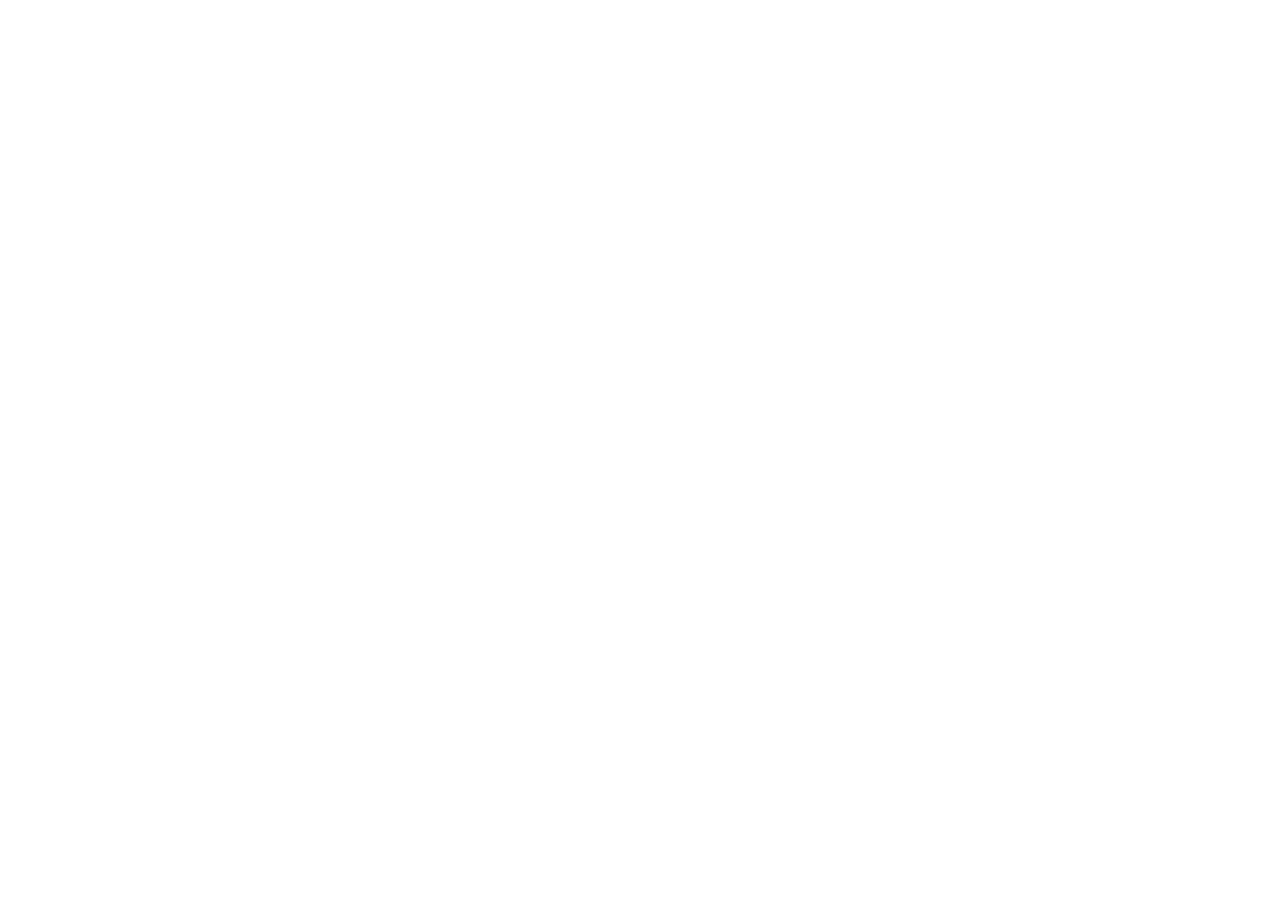
==== index.html @ 97b6d05f "Initial commit" ====
<!DOCTYPE html>
<html lang="en">
<head>
  <meta charset="UTF-8">
  <meta http-equiv="X-UA-Compatible" content="IE=edge">
  <meta name="viewport" content="width=device-width, initial-scale=1.0">
  <title>Name of Project</title>

  <!-- STYLES  -->
  <link rel="stylesheet" href="css/normalize.css">
  <link rel="stylesheet" href="css/styles.css">
  <!-- <link rel="stylesheet" href="css/css.min.css"> -->
</head>
<body>


  <script src="js/main.js"></script>
</body>
</html>
---- css/styles.css ----
/* CUSTOM-PROPS */
:root {

}

/* FONT-FACE  */


/* GLOBAL-STYLES  */
html {
  box-sizing: border-box;
  height: 100%;
  scroll-behavior: smooth;
}

*,
*::before,
*::after {
  box-sizing: inherit;
}

body {
  display: flex;
  flex-direction: column;
  height: 100%;
  background-color: #fff;
  color: #222;
  font-family: "Arial", sans-serif;
  font-size: 16px;
  line-height: 1.5;
  padding: 0;
  margin: 0;
}

img {
  max-width: 100%;
  height: auto;
}


/* FOCUS-STYLES  */
*:focus {
  outline: 3px dashed var(black);
  outline-offset: 3px;
}

/* CONTAINER  */
.container {
  max-width: 1200px;
  width: 100%;
  padding-left: 50px;
  padding-right: 50px;
  margin-left: auto;
  margin-right: auto;
}


/* VISUALLY-HIDDEN  */
.visually-hidden {
  position: absolute;
  width: 1px;
  height: 1px;
  margin: -1px;
  border: 0;
  padding: 0;
  clip: rect(0 0 0 0);
  overflow: hidden;
}


/* MAIN-CONTENT  */
.main-content {
  flex-grow: 1;
}
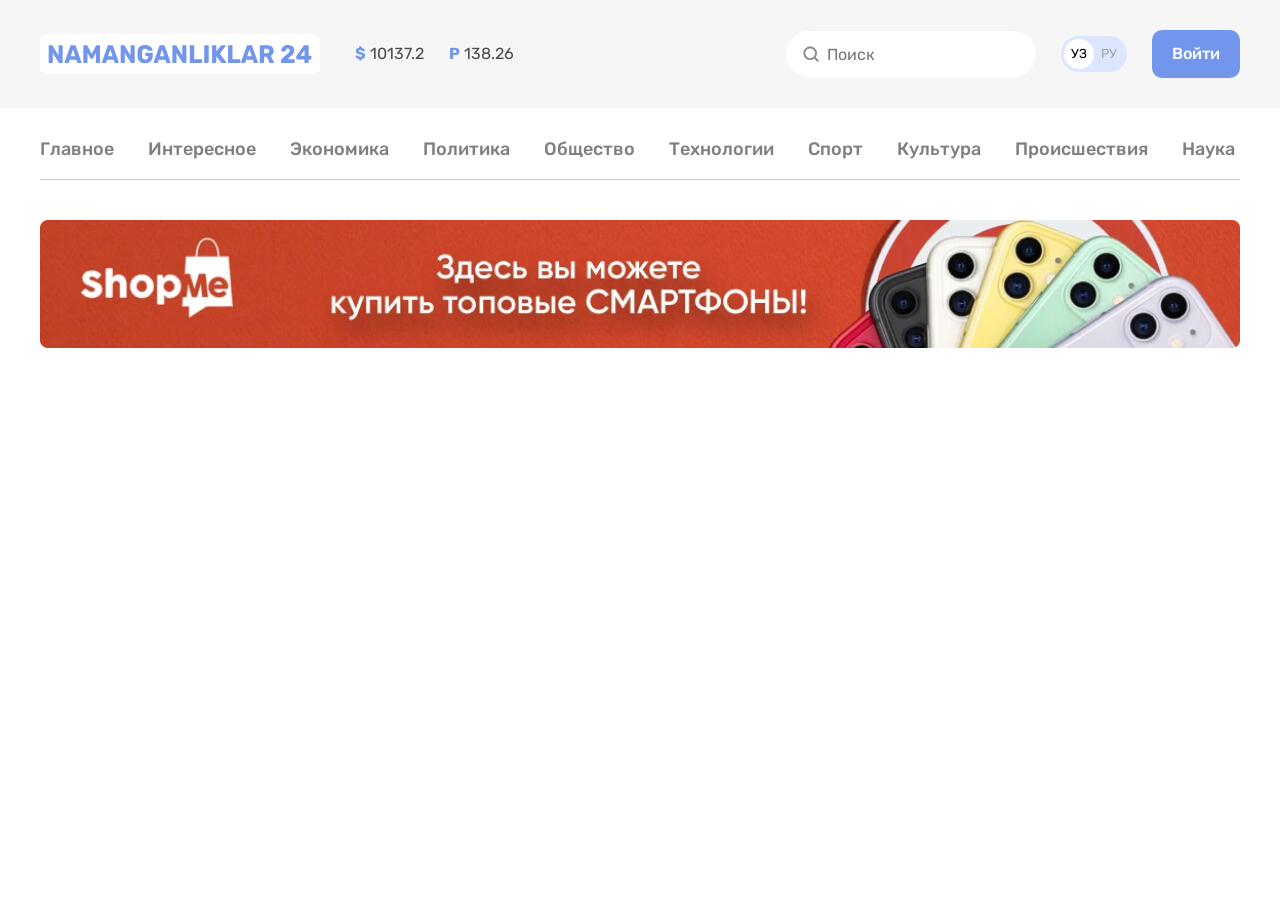
==== commit ddf30ce1: "Add site-header" ====
--- a/index.html
+++ b/index.html
@@ -1,10 +1,19 @@
 <!DOCTYPE html>
-<html lang="en">
+<html lang="ru">
 <head>
   <meta charset="UTF-8">
   <meta http-equiv="X-UA-Compatible" content="IE=edge">
   <meta name="viewport" content="width=device-width, initial-scale=1.0">
-  <title>Name of Project</title>
+  <title>Namanganliklar 24</title>
+
+  <!-- FAVICON  -->
+  <link rel="apple-touch-icon" sizes="180x180" href="/apple-touch-icon.png">
+  <link rel="icon" type="image/png" sizes="32x32" href="/favicon-32x32.png">
+  <link rel="icon" type="image/png" sizes="16x16" href="/favicon-16x16.png">
+  <link rel="manifest" href="/site.webmanifest">
+  <link rel="mask-icon" href="/safari-pinned-tab.svg" color="#5bbad5">
+  <meta name="msapplication-TileColor" content="#00aba9">
+  <meta name="theme-color" content="#ffffff">
 
   <!-- STYLES  -->
   <link rel="stylesheet" href="css/normalize.css">
@@ -13,7 +22,76 @@
 </head>
 <body>
 
+  <!-- LOADER  -->
+  <div class="lds-facebook-wrapper js-loader">
+    <div class="lds-facebook">
+      <div></div>
+      <div></div>
+      <div></div>
+    </div>
+  </div>
 
+
+  <!-- SITE-HEADER  -->
+  <header class="site-header">
+
+    <div class="site-header__inner">
+      <!-- TOP  -->
+      <div class="site-header__top top">
+        <div class="container top__container">
+          <!-- LOGO  -->
+          <a class="logo site-header__logo" href="index.html">
+            <img class="logo__img" src="img/index-page/logo.svg" width="264" height="28" alt="Site logo">
+          </a>
+          <!-- CURRENCY-RATES   -->
+          <div class="currency-rates">
+            <span class="currency-rates__rate"><b>$</b> 10137.2</span>
+            <span class="currency-rates__rate"><b>P</b> 138.26</span>
+          </div>
+          <section class="section-form">
+            <form class="form" action="https://echo.htmlacademy.ru" target="_blank" method="post">
+              <div class="form__input-wrapper">
+                <img class="form__input-img" src="img/index-page/search.svg" width="20" height="20" alt="" aria-hidden="true">
+                <input class="form__input" type="search" name="search" placeholder="Поиск" aria-label="Search everything in the site" required>
+              </div>
+            </form>
+          </section>
+          <div class="toggler site-header__toggler">
+            <a class="toggler__language" href="#">Уз</a>
+            <a class="toggler__language toggler__language--ru" href="#">Ру</a>
+          </div>
+          <a class="button button--blue" href="#">Войти</a>
+        </div>
+      </div>
+
+      <!-- BOTTOM  -->
+      <div class="site-header__bottom bottom">
+        <div class="container bottom__container">
+          <!-- SITENAV -->
+          <nav class="sitenav site-header__sitenav">
+            <ul class="sitenav__list">
+              <li class="sitenav__item"><a class="sitenav__link" href="#">Главное</a></li>
+              <li class="sitenav__item"><a class="sitenav__link" href="#">Интересное</a></li>
+              <li class="sitenav__item"><a class="sitenav__link" href="#">Экономика</a></li>
+              <li class="sitenav__item"><a class="sitenav__link" href="#">Политика</a></li>
+              <li class="sitenav__item"><a class="sitenav__link" href="#">Общество</a></li>
+              <li class="sitenav__item"><a class="sitenav__link" href="#">Технологии</a></li>
+              <li class="sitenav__item"><a class="sitenav__link" href="#">Спорт</a></li>
+              <li class="sitenav__item"><a class="sitenav__link" href="#">Культура</a></li>
+              <li class="sitenav__item"><a class="sitenav__link" href="#">Происшествия</a></li>
+              <li class="sitenav__item"><a class="sitenav__link" href="#">Наука</a></li>
+            </ul>
+          </nav>
+          <aside class="ads site-header__ads">
+            <a class="ads__link" href="https://shopme.uz" target="_blank">
+              <img class="ads__img" src="img/index-page/red-banner.jpg" width="1200" height="128" alt="Shopme's red banner" srcset="img/index-page/red-banner.jpg 1x, img/index-page/red-banner@2x.jpg 2x">
+            </a>
+          </aside>
+        </div>
+      </div>
+    </div>
+
+  </header>
   <script src="js/main.js"></script>
 </body>
 </html>
--- a/css/styles.css
+++ b/css/styles.css
@@ -1,9 +1,101 @@
-/* CUSTOM-PROPS */
+/* CUSTOM-PROPS  */
 :root {
-
-}
+  --light-gray: #f6f6f6;
+  --gray: #4a4b4c;
+  --white: #fff;
+  --blue: #7296ec;
+  --black: #000;
+}
+
 
 /* FONT-FACE  */
+@font-face {
+  font-family: "Rubik";
+  src: url("/fonts/Rubik-Medium.woff2") format("woff2"),
+  url("/fonts/Rubik-Medium.woff") format("woff");
+  font-weight: 500;
+  font-style: normal;
+  font-display: swap;
+}
+
+@font-face {
+  font-family: "Rubik";
+  src: url("/fonts/Rubik-Regular.woff2") format("woff2"),
+  url("/fonts/Rubik-Regular.woff") format("woff");
+  font-weight: normal;
+  font-style: normal;
+  font-display: swap;
+}
+
+@font-face {
+  font-family: "Rubik";
+  src: url("/fonts/Rubik-Bold.woff2") format("woff2"),
+  url("/fonts/Rubik-Bold.woff") format("woff");
+  font-weight: bold;
+  font-style: normal;
+  font-display: swap;
+}
+
+.lds-facebook-wrapper {
+  display: flex;
+  align-items: center;
+  justify-content: center;
+  position: fixed;
+  left: 0;
+  top: 0;
+  z-index: 999;
+  width: 100%;
+  height: 100%;
+  background-color: var(--blue);
+  transition: transform 0.6s ease;
+}
+
+.lds-facebook-wrapper--none {
+  overflow: hidden;
+  transform: translateY(-100%);
+}
+
+.lds-facebook {
+  display: inline-block;
+  position: relative;
+  width: 80px;
+  height: 80px;
+}
+
+.lds-facebook div {
+  display: inline-block;
+  position: absolute;
+  left: 8px;
+  width: 16px;
+  background-color: #fff;
+  animation: lds-facebook 1.2s cubic-bezier(0, 0.5, 0.5, 1) infinite;
+}
+
+.lds-facebook div:nth-child(1) {
+  left: 8px;
+  animation-delay: -0.24s;
+}
+
+.lds-facebook div:nth-child(2) {
+  left: 32px;
+  animation-delay: -0.12s;
+}
+
+.lds-facebook div:nth-child(3) {
+  left: 56px;
+  animation-delay: 0;
+}
+
+@keyframes lds-facebook {
+  0% {
+    top: 8px;
+    height: 64px;
+  }
+  50%, 100% {
+    top: 24px;
+    height: 32px;
+  }
+}
 
 
 /* GLOBAL-STYLES  */
@@ -23,11 +115,11 @@
   display: flex;
   flex-direction: column;
   height: 100%;
-  background-color: #fff;
-  color: #222;
-  font-family: "Arial", sans-serif;
+  background-color: var(--white);
+  color: var(--gray);
+  font-family: "Rubik", "Arial", sans-serif;
   font-size: 16px;
-  line-height: 1.5;
+  line-height: 137.5%;
   padding: 0;
   margin: 0;
 }
@@ -38,18 +130,62 @@
 }
 
 
+/* LOGO  */
+.logo {
+  display: flex;
+  flex-shrink: 0;
+  padding: 6px 8px;
+  background-color: var(--white);
+  border-radius: 7px;
+}
+
+.logo:hover {
+  opacity: 0.8;
+}
+
+.logo:active {
+  opacity: 0.6;
+}
+
+.site-header__logo {
+  margin-right: 35px;
+}
+
+.logo__img {
+  display: block;
+  width: 264px;
+  height: 28px;
+  object-fit: contain;
+}
+
+
 /* FOCUS-STYLES  */
 *:focus {
-  outline: 3px dashed var(black);
-  outline-offset: 3px;
+  outline: 2px dashed var(--blue);
+  outline-offset: 2px;
+}
+
+/* AUTOFILL  */
+input:-webkit-autofill,
+input:-webkit-autofill:hover,
+input:-webkit-autofill:focus,
+textarea:-webkit-autofill,
+textarea:-webkit-autofill:hover,
+textarea:-webkit-autofill:focus,
+select:-webkit-autofill,
+select:-webkit-autofill:hover,
+select:-webkit-autofill:focus {
+  -webkit-text-fill-color: inherit;
+  box-shadow: 0 0 0px 1000px var(--white) inset;
+  transition: background-color 5000s ease-in-out 0s;
 }
 
 /* CONTAINER  */
 .container {
-  max-width: 1200px;
+  max-width: 1240px;
   width: 100%;
-  padding-left: 50px;
-  padding-right: 50px;
+  padding-left: 20px;
+  padding-right: 20px;
   margin-left: auto;
   margin-right: auto;
 }
@@ -67,8 +203,181 @@
   overflow: hidden;
 }
 
+.button {
+  display: block;
+  padding: 13px 20px;
+  text-decoration: none;
+  text-align: center;
+  font-size: 16px;
+  line-height: auto;
+  font-weight: 500;
+  color: var(--white);
+  background-color: var(--blue);
+  border-radius: 10px;
+  white-space: nowrap;
+}
+
+.button:hover {
+  opacity: 0.8;
+}
+
+.button:active {
+  opacity: 0.6;
+}
+
+.button--blue {
+  margin-left: 25px;
+}
+
 
 /* MAIN-CONTENT  */
 .main-content {
   flex-grow: 1;
+}
+
+
+/* SITE-HEADER  */
+.site-header__inner {
+  margin-bottom: 10px;
+}
+
+.top {
+  padding-top: 30px;
+  padding-bottom: 30px;
+  background-color: var(--light-gray);
+}
+
+.top__container {
+  display: flex;
+  align-items: center;
+  flex-wrap: wrap;
+}
+
+.currency-rates {
+  display: flex;
+  align-items: center;
+}
+
+.currency-rates__rate {
+  line-height: auto;
+}
+
+.currency-rates__rate > b {
+  color: var(--blue);
+}
+
+.currency-rates__rate:not(:last-child) {
+  margin-right: 25px;
+}
+
+.section-form {
+  margin-left: auto;
+}
+
+.form__input-wrapper {
+  position: relative;
+}
+
+.form__input-img {
+  display: block;
+  width: 20px;
+  height: 20px;
+  object-fit: contain;
+  position: absolute;
+  top: calc(50% - 10px);
+  left: 15px;
+}
+
+.form__input {
+  border: none;
+  padding: 15px 15px 13px 41px;
+  border-radius: 60px;
+  max-width: 275px;
+  width: 100%;
+}
+
+.toggler {
+  display: flex;
+  align-items: center;
+  padding: 3px;
+  background-color: #dce6ff;
+  border-radius: 39px;
+}
+
+.site-header__toggler {
+  margin-left: 25px;
+}
+
+.toggler__language {
+  display: flex;
+  align-items: center;
+  justify-content: center;
+  width: 30px;
+  height: 30px;
+  text-decoration: none;
+  text-transform: uppercase;
+  font-size: 13px;
+  line-height: normal;
+  background-color: var(--white);
+  color: var(--black);
+  border-radius: 50%;
+}
+
+.toggler__language--ru {
+  background-color: transparent;
+  color: #a6a6a6;
+}
+
+.site-header__bottom {
+  padding-top: 10px;
+}
+
+/* SITENAV  */
+.sitenav__list {
+  display: flex;
+  flex-wrap: wrap;
+  padding: 0;
+  margin: 0;
+  padding-top: 20px;
+  padding-bottom: 19px;
+  border-bottom: 1px solid #d1d1d1;
+  list-style: none;
+}
+
+.sitenav__item:not(:last-child) {
+  margin-right: 34px;
+}
+
+.sitenav__link {
+  display: block;
+  text-decoration: none;
+  color: #7f7f7f;
+  font-size: 18px;
+  line-height: normal;
+  font-weight: 500;
+}
+
+.site-header__ads {
+  padding-top: 40px;
+  padding-bottom: 40px;
+}
+
+/* ASIDE  */
+.ads__link {
+  display: flex;
+}
+
+.ads__link:hover {
+  opacity: 0.8;
+}
+
+.ads__link:active {
+  opacity: 0.6;
+}
+
+.ads__img {
+  display: block;
+  width: 100%;
+  height: 128px;
+  object-fit: contain;
 }
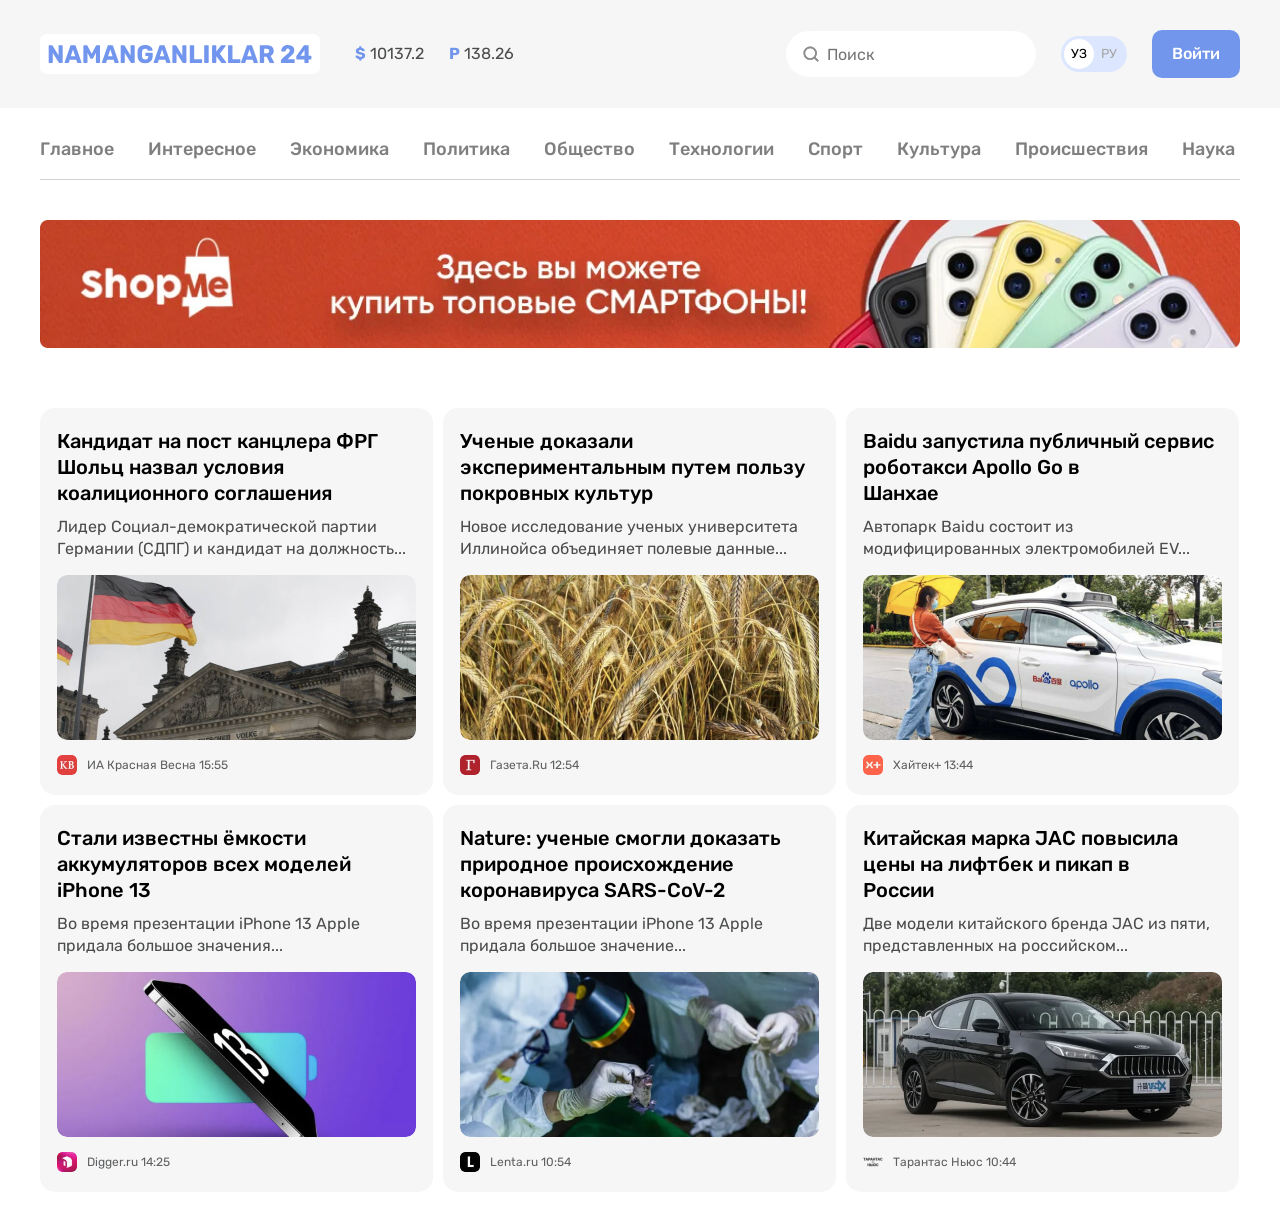
==== commit 1303a940: "Add section-grid" ====
--- a/index.html
+++ b/index.html
@@ -23,13 +23,13 @@
 <body>
 
   <!-- LOADER  -->
-  <div class="lds-facebook-wrapper js-loader">
+  <!-- <div class="lds-facebook-wrapper js-loader">
     <div class="lds-facebook">
       <div></div>
       <div></div>
       <div></div>
     </div>
-  </div>
+  </div> -->
 
 
   <!-- SITE-HEADER  -->
@@ -48,14 +48,14 @@
             <span class="currency-rates__rate"><b>$</b> 10137.2</span>
             <span class="currency-rates__rate"><b>P</b> 138.26</span>
           </div>
-          <section class="section-form">
+          <div class="section-form">
             <form class="form" action="https://echo.htmlacademy.ru" target="_blank" method="post">
               <div class="form__input-wrapper">
                 <img class="form__input-img" src="img/index-page/search.svg" width="20" height="20" alt="" aria-hidden="true">
                 <input class="form__input" type="search" name="search" placeholder="Поиск" aria-label="Search everything in the site" required>
               </div>
             </form>
-          </section>
+          </div>
           <div class="toggler site-header__toggler">
             <a class="toggler__language" href="#">Уз</a>
             <a class="toggler__language toggler__language--ru" href="#">Ру</a>
@@ -92,6 +92,115 @@
     </div>
 
   </header>
+
+
+  <!-- MAIN-CONTENT    -->
+  <main class="main-content">
+
+    <!-- SECTION-GRID  -->
+    <section class="section-grid">
+      <section class="container section-grid__container">
+        <section class="section-grid__list">
+          <div class="section-grid__card card">
+            <h3 class="card__title">
+              <a class="card__link" href="#">Кандидат на пост канцлера ФРГ Шольц назвал условия коалиционного соглашения</a>
+            </h3>
+            <p class="card__text">
+              Лидер Социал-демократической партии Германии (СДПГ) и кандидат на должность...
+            </p>
+            <img class="card__img" src="./img/index-page/grid-img/1.jpg" alt="" aria-hidden="true" width="359" height="165" srcset="./img/index-page/grid-img/1.jpg 1x, ./img/index-page/grid-img/1@2x.jpg 2x">
+            <div class="card__icon-date-wrapper">
+              <img class="card__icon" src="./img/index-page/grid-icon/1.jpg" alt="Красная Весна" width="20" height="20" srcset="./img/index-page/grid-icon/1.jpg 1x, ./img/index-page/grid-icon/1@2x.jpg 2x">
+              <a class="card__date" href="#">
+                ИА Красная Весна <time datetime="15:55">15:55</time>
+              </a>
+            </div>
+          </div>
+
+          <div class="section-grid__card card">
+            <h3 class="card__title">
+              <a class="card__link" href="#">Ученые доказали экспериментальным путем пользу покровных культур</a>
+            </h3>
+            <p class="card__text">
+              Новое исследование ученых университета Иллинойса объединяет полевые данные...
+            </p>
+            <img class="card__img" src="./img/index-page/grid-img/2.jpg" alt="" aria-hidden="true" width="359" height="165" srcset="./img/index-page/grid-img/2.jpg 1x, ./img/index-page/grid-img/2@2x.jpg 2x">
+            <div class="card__icon-date-wrapper">
+              <img class="card__icon" src="./img/index-page/grid-icon/2.jpg" alt="Газета.Ru" width="20" height="20" srcset="./img/index-page/grid-icon/2.jpg 1x, ./img/index-page/grid-icon/2@2x.jpg 2x">
+              <a class="card__date" href="#">
+                Газета.Ru <time datetime="12:54">12:54</time>
+              </a>
+            </div>
+          </div>
+
+          <div class="section-grid__card card">
+            <h3 class="card__title">
+              <a class="card__link" href="#">Baidu запустила публичный сервис роботакси Apollo Go в<br>Шанхае</a>
+            </h3>
+            <p class="card__text">
+              Автопарк Baidu состоит из модифицированных электромобилей EV...
+            </p>
+            <img class="card__img" src="./img/index-page/grid-img/3.jpg" alt="" aria-hidden="true" width="359" height="165" srcset="./img/index-page/grid-img/3.jpg 1x, ./img/index-page/grid-img/3@2x.jpg 2x">
+            <div class="card__icon-date-wrapper">
+              <img class="card__icon" src="./img/index-page/grid-icon/3.jpg" alt="Хайтек+" width="20" height="20" srcset="./img/index-page/grid-icon/3.jpg 1x, ./img/index-page/grid-icon/3@2x.jpg 2x">
+              <a class="card__date" href="#">
+                Хайтек+ <time datetime="13:44">13:44</time>
+              </a>
+            </div>
+          </div>
+
+          <div class="section-grid__card card">
+            <h3 class="card__title">
+              <a class="card__link" href="#">Стали известны ёмкости аккумуляторов всех моделей iPhone 13</a>
+            </h3>
+            <p class="card__text">
+              Во время презентации iPhone 13 Apple придала большое значения...
+            </p>
+            <img class="card__img" src="./img/index-page/grid-img/4.jpg" alt="" aria-hidden="true" width="359" height="165" srcset="./img/index-page/grid-img/4.jpg 1x, ./img/index-page/grid-img/4@2x.jpg 2x">
+            <div class="card__icon-date-wrapper">
+              <img class="card__icon" src="./img/index-page/grid-icon/4.jpg" alt="Digger.ru" width="20" height="20" srcset="./img/index-page/grid-icon/4.jpg 1x, ./img/index-page/grid-icon/4@2x.jpg 2x">
+              <a class="card__date" href="#">
+                Digger.ru <time datetime="14:25">14:25</time>
+              </a>
+            </div>
+          </div>
+
+          <div class="section-grid__card card">
+            <h3 class="card__title">
+              <a class="card__link" href="#">Nature: ученые смогли доказать природное происхождение коронавируса SARS-CoV-2</a>
+            </h3>
+            <p class="card__text">
+              Во время презентации iPhone 13 Apple придала большое значение...
+            </p>
+            <img class="card__img" src="./img/index-page/grid-img/5.jpg" alt="" aria-hidden="true" width="359" height="165" srcset="./img/index-page/grid-img/5.jpg 1x, ./img/index-page/grid-img/5@2x.jpg 2x">
+            <div class="card__icon-date-wrapper">
+              <img class="card__icon" src="./img/index-page/grid-icon/5.jpg" alt="Lenta.ru" width="20" height="20" srcset="./img/index-page/grid-icon/5.jpg 1x, ./img/index-page/grid-icon/5@2x.jpg 2x">
+              <a class="card__date" href="#">
+                Lenta.ru <time datetime="10:54">10:54</time>
+              </a>
+            </div>
+          </div>
+
+          <div class="section-grid__card card">
+            <h3 class="card__title">
+              <a class="card__link" href="#">Китайская марка JAC повысила цены на лифтбек и пикап в<br>России</a>
+            </h3>
+            <p class="card__text">
+              Две модели китайского бренда JAC из пяти, представленных на российском...
+            </p>
+            <img class="card__img" src="./img/index-page/grid-img/6.jpg" alt="" aria-hidden="true" width="359" height="165" srcset="./img/index-page/grid-img/6.jpg 1x, ./img/index-page/grid-img/6@2x.jpg 2x">
+            <div class="card__icon-date-wrapper">
+              <img class="card__icon" src="./img/index-page/grid-icon/6.png" alt="Тарантас Ньюс" width="20" height="20" srcset="./img/index-page/grid-icon/6.png 1x, ./img/index-page/grid-icon/6@2x.png 2x">
+              <a class="card__date" href="#">
+                Тарантас Ньюс <time datetime="10:44">10:44</time>
+              </a>
+            </div>
+          </div>
+        </section>
+      </section>
+    </section>
+  </main>
+
   <script src="js/main.js"></script>
 </body>
 </html>
--- a/css/styles.css
+++ b/css/styles.css
@@ -380,4 +380,93 @@
   width: 100%;
   height: 128px;
   object-fit: contain;
-}+}
+
+
+/* SECTION-GRID  */
+.section-grid {
+  padding-top: 10px;
+  padding-bottom: 30px;
+}
+
+.section-grid__list {
+  display: flex;
+  flex-wrap: wrap;
+  margin-left: -10px;
+  margin-bottom: -10px;
+}
+
+.section-grid__card {
+  margin-left: 10px;
+  margin-bottom: 10px;
+  width: 393px;
+  border-radius: 15px;
+  background-color: var(--light-gray);
+  padding: 20px 17px;
+}
+
+.card__title {
+  font-weight: 500;
+  font-size: 20px;
+  line-height: 26px;
+  margin-top: 0;
+  margin-bottom: 10px;
+}
+
+.card__link {
+  display: inline-block;
+  color: var(--black);
+  text-decoration: none;
+}
+
+.card__link:hover {
+  color: var(--blue);
+}
+
+.card__link:active {
+  opacity: 0.6;
+}
+
+.card__text {
+  margin-top: 0;
+  margin-bottom: 15px;
+  color: var(--gray);
+}
+
+.card__img {
+  display: block;
+  width: 100%;
+  height: 165px;
+  object-fit: cover;
+  border-radius: 10px;
+  margin-bottom: 15px;
+}
+
+.card__icon-date-wrapper {
+  display: flex;
+  align-items: center;
+}
+
+.card__icon {
+  display: block;
+  width: 20px;
+  height: 20px;
+  border-radius: 5px;
+  margin-right: 10px;
+}
+
+.card__date {
+  display: inline-block;
+  text-decoration: none;
+  font-size: 12px;
+  line-height: normal;
+  color: #5e5f61;
+}
+
+.card__date:hover {
+  opacity: 0.8;
+}
+
+.card__date:active {
+  opacity: 0.6;
+}
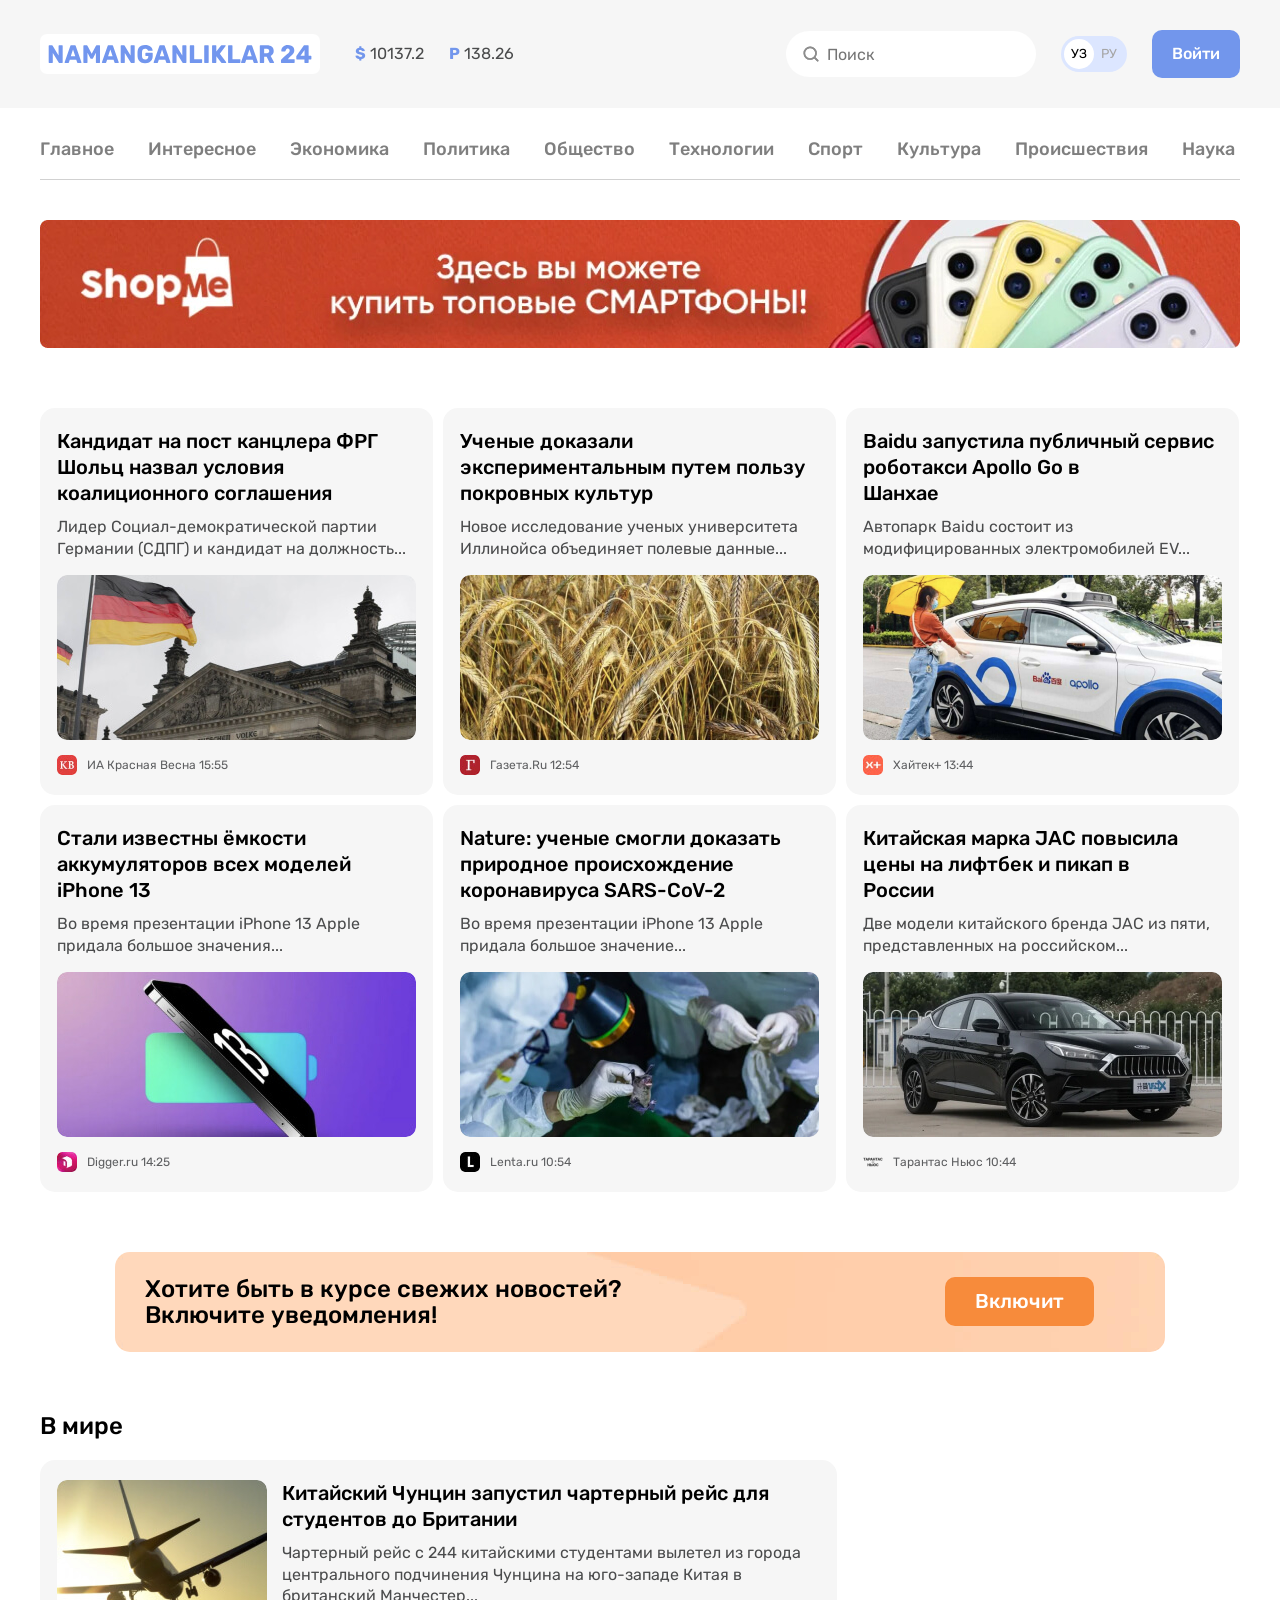
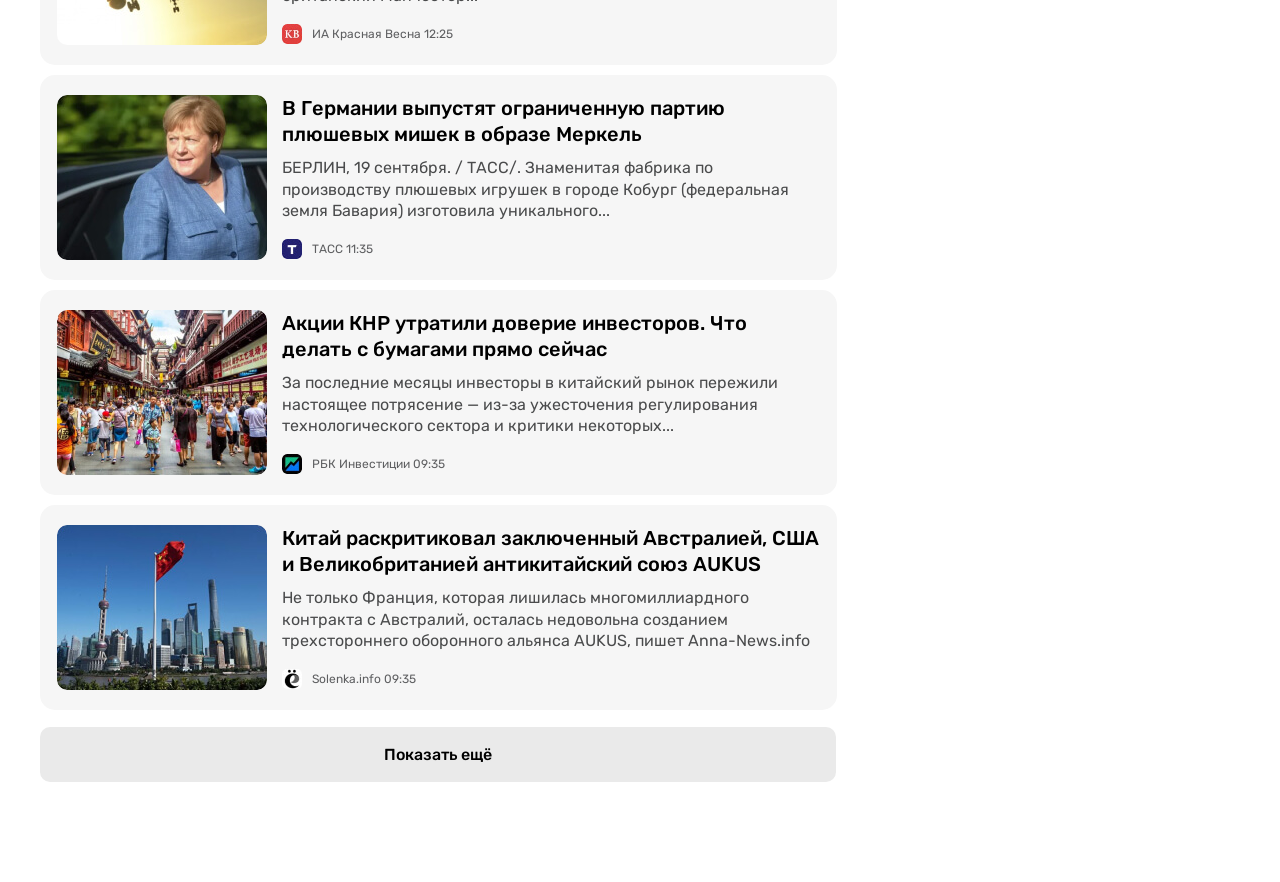
==== commit b5cc0a7d: "Add cta and section-list" ====
--- a/index.html
+++ b/index.html
@@ -99,6 +99,7 @@
 
     <!-- SECTION-GRID  -->
     <section class="section-grid">
+      <h2 class="visually-hidden">Daily news</h2>
       <section class="container section-grid__container">
         <section class="section-grid__list">
           <div class="section-grid__card card">
@@ -109,9 +110,9 @@
               Лидер Социал-демократической партии Германии (СДПГ) и кандидат на должность...
             </p>
             <img class="card__img" src="./img/index-page/grid-img/1.jpg" alt="" aria-hidden="true" width="359" height="165" srcset="./img/index-page/grid-img/1.jpg 1x, ./img/index-page/grid-img/1@2x.jpg 2x">
-            <div class="card__icon-date-wrapper">
-              <img class="card__icon" src="./img/index-page/grid-icon/1.jpg" alt="Красная Весна" width="20" height="20" srcset="./img/index-page/grid-icon/1.jpg 1x, ./img/index-page/grid-icon/1@2x.jpg 2x">
-              <a class="card__date" href="#">
+            <div class="info">
+              <img class="info__icon" src="./img/index-page/grid-icon/1.jpg" alt="Красная Весна" width="20" height="20" srcset="./img/index-page/grid-icon/1.jpg 1x, ./img/index-page/grid-icon/1@2x.jpg 2x">
+              <a class="info__date" href="#">
                 ИА Красная Весна <time datetime="15:55">15:55</time>
               </a>
             </div>
@@ -125,9 +126,9 @@
               Новое исследование ученых университета Иллинойса объединяет полевые данные...
             </p>
             <img class="card__img" src="./img/index-page/grid-img/2.jpg" alt="" aria-hidden="true" width="359" height="165" srcset="./img/index-page/grid-img/2.jpg 1x, ./img/index-page/grid-img/2@2x.jpg 2x">
-            <div class="card__icon-date-wrapper">
-              <img class="card__icon" src="./img/index-page/grid-icon/2.jpg" alt="Газета.Ru" width="20" height="20" srcset="./img/index-page/grid-icon/2.jpg 1x, ./img/index-page/grid-icon/2@2x.jpg 2x">
-              <a class="card__date" href="#">
+            <div class="info">
+              <img class="info__icon" src="./img/index-page/grid-icon/2.jpg" alt="Газета.Ru" width="20" height="20" srcset="./img/index-page/grid-icon/2.jpg 1x, ./img/index-page/grid-icon/2@2x.jpg 2x">
+              <a class="info__date" href="#">
                 Газета.Ru <time datetime="12:54">12:54</time>
               </a>
             </div>
@@ -141,9 +142,9 @@
               Автопарк Baidu состоит из модифицированных электромобилей EV...
             </p>
             <img class="card__img" src="./img/index-page/grid-img/3.jpg" alt="" aria-hidden="true" width="359" height="165" srcset="./img/index-page/grid-img/3.jpg 1x, ./img/index-page/grid-img/3@2x.jpg 2x">
-            <div class="card__icon-date-wrapper">
-              <img class="card__icon" src="./img/index-page/grid-icon/3.jpg" alt="Хайтек+" width="20" height="20" srcset="./img/index-page/grid-icon/3.jpg 1x, ./img/index-page/grid-icon/3@2x.jpg 2x">
-              <a class="card__date" href="#">
+            <div class="info">
+              <img class="info__icon" src="./img/index-page/grid-icon/3.jpg" alt="Хайтек+" width="20" height="20" srcset="./img/index-page/grid-icon/3.jpg 1x, ./img/index-page/grid-icon/3@2x.jpg 2x">
+              <a class="info__date" href="#">
                 Хайтек+ <time datetime="13:44">13:44</time>
               </a>
             </div>
@@ -157,9 +158,9 @@
               Во время презентации iPhone 13 Apple придала большое значения...
             </p>
             <img class="card__img" src="./img/index-page/grid-img/4.jpg" alt="" aria-hidden="true" width="359" height="165" srcset="./img/index-page/grid-img/4.jpg 1x, ./img/index-page/grid-img/4@2x.jpg 2x">
-            <div class="card__icon-date-wrapper">
-              <img class="card__icon" src="./img/index-page/grid-icon/4.jpg" alt="Digger.ru" width="20" height="20" srcset="./img/index-page/grid-icon/4.jpg 1x, ./img/index-page/grid-icon/4@2x.jpg 2x">
-              <a class="card__date" href="#">
+            <div class="info">
+              <img class="info__icon" src="./img/index-page/grid-icon/4.jpg" alt="Digger.ru" width="20" height="20" srcset="./img/index-page/grid-icon/4.jpg 1x, ./img/index-page/grid-icon/4@2x.jpg 2x">
+              <a class="info__date" href="#">
                 Digger.ru <time datetime="14:25">14:25</time>
               </a>
             </div>
@@ -173,9 +174,9 @@
               Во время презентации iPhone 13 Apple придала большое значение...
             </p>
             <img class="card__img" src="./img/index-page/grid-img/5.jpg" alt="" aria-hidden="true" width="359" height="165" srcset="./img/index-page/grid-img/5.jpg 1x, ./img/index-page/grid-img/5@2x.jpg 2x">
-            <div class="card__icon-date-wrapper">
-              <img class="card__icon" src="./img/index-page/grid-icon/5.jpg" alt="Lenta.ru" width="20" height="20" srcset="./img/index-page/grid-icon/5.jpg 1x, ./img/index-page/grid-icon/5@2x.jpg 2x">
-              <a class="card__date" href="#">
+            <div class="info">
+              <img class="info__icon" src="./img/index-page/grid-icon/5.jpg" alt="Lenta.ru" width="20" height="20" srcset="./img/index-page/grid-icon/5.jpg 1x, ./img/index-page/grid-icon/5@2x.jpg 2x">
+              <a class="info__date" href="#">
                 Lenta.ru <time datetime="10:54">10:54</time>
               </a>
             </div>
@@ -189,9 +190,9 @@
               Две модели китайского бренда JAC из пяти, представленных на российском...
             </p>
             <img class="card__img" src="./img/index-page/grid-img/6.jpg" alt="" aria-hidden="true" width="359" height="165" srcset="./img/index-page/grid-img/6.jpg 1x, ./img/index-page/grid-img/6@2x.jpg 2x">
-            <div class="card__icon-date-wrapper">
-              <img class="card__icon" src="./img/index-page/grid-icon/6.png" alt="Тарантас Ньюс" width="20" height="20" srcset="./img/index-page/grid-icon/6.png 1x, ./img/index-page/grid-icon/6@2x.png 2x">
-              <a class="card__date" href="#">
+            <div class="info">
+              <img class="info__icon" src="./img/index-page/grid-icon/6.png" alt="Тарантас Ньюс" width="20" height="20" srcset="./img/index-page/grid-icon/6.png 1x, ./img/index-page/grid-icon/6@2x.png 2x">
+              <a class="info__date" href="#">
                 Тарантас Ньюс <time datetime="10:44">10:44</time>
               </a>
             </div>
@@ -199,6 +200,105 @@
         </section>
       </section>
     </section>
+
+    <!-- CTA  -->
+    <section class="cta">
+
+      <div class="cta__inner">
+        <h2 class="cta__title">Хотите быть в курсе свежих новостей?<br>Включите уведомления!
+        </h2>
+        <button class="button button--green" type="button">Включит</button>
+      </div>
+    </section>
+
+
+    <!-- SECTION-LIST  -->
+    <section class="section-list">
+
+      <div class="container">
+        <h2 class="section-list__title">В мире</h2>
+      </div>
+
+      <div class="container section-list__container">
+
+        <div class="section-list__left">
+          <!-- NEWS-LIST  -->
+          <ul class="news-list section-list__news-list">
+            <li class="news-list__item item">
+              <div class="item__inner">
+                <img class="item__img" src="img/index-page/list-img/1.jpg" alt="" aria-hidden="true" width="210" height="165" srcset="img/index-page/list-img/1.jpg 1x, img/index-page/list-img/1@2x.jpg 2x">
+                <div class="item__content">
+                  <h3 class="item__title">
+                    <a class="item__link" href="#">Китайский Чунцин запустил чартерный рейс для студентов до Британии</a>
+                  </h3>
+                  <p class="item__text">Чартерный рейс с 244 китайскими студентами вылетел из города центрального подчинения Чунцина на юго-западе Китая в британский Манчестер...</p>
+                  <div class="info">
+                    <img class="info__icon" src="./img/index-page/grid-icon/1.jpg" alt="ИА Красная Весна" width="20" height="20" srcset="./img/index-page/grid-icon/1.jpg 1x, ./img/index-page/grid-icon/1@2x.jpg 2x">
+                    <a class="info__date" href="#">
+                      ИА Красная Весна <time datetime="12:25">12:25</time>
+                    </a>
+                  </div>
+                </div>
+              </div>
+            </li>
+            <li class="news-list__item item">
+              <div class="item__inner">
+                <img class="item__img" src="img/index-page/list-img/2.jpg" alt="" aria-hidden="true" width="210" height="165" srcset="img/index-page/list-img/2.jpg 1x, img/index-page/list-img/2@2x.jpg 2x">
+                <div class="item__content">
+                  <h3 class="item__title">
+                    <a class="item__link" href="#">В Германии выпустят ограниченную партию плюшевых мишек в образе Меркель</a>
+                  </h3>
+                  <p class="item__text">БЕРЛИН, 19 сентября. / ТАСС/. Знаменитая фабрика по производству плюшевых игрушек в городе Кобург (федеральная земля Бавария) изготовила уникального...</p>
+                  <div class="info">
+                    <img class="info__icon" src="img/index-page/list-icon/2.jpg" alt="ТАСС" width="20" height="20" srcset="img/index-page/list-icon/2.jpg 1x, img/index-page/list-icon/2@2x.jpg 2x">
+                    <a class="info__date" href="#">
+                      ТАСС <time datetime="11:35">11:35</time>
+                    </a>
+                  </div>
+                </div>
+              </div>
+            </li>
+            <li class="news-list__item item">
+              <div class="item__inner">
+                <img class="item__img" src="img/index-page/list-img/3.jpg" alt="" aria-hidden="true" width="210" height="165" srcset="img/index-page/list-img/3.jpg 1x, img/index-page/list-img/3@2x.jpg 2x">
+                <div class="item__content">
+                  <h3 class="item__title">
+                    <a class="item__link" href="#">Акции КНР утратили доверие инвесторов. Что делать с бумагами прямо сейчас</a>
+                  </h3>
+                  <p class="item__text">За последние месяцы инвесторы в китайский рынок пережили настоящее потрясение — из-за ужесточения регулирования технологического сектора и критики некоторых...</p>
+                  <div class="info">
+                    <img class="info__icon" src="img/index-page/list-icon/3.jpg" alt="РБК Инвестиции" width="20" height="20" srcset="img/index-page/list-icon/3.jpg 1x, img/index-page/list-icon/3@2x.jpg 2x">
+                    <a class="info__date" href="#">
+                      РБК Инвестиции <time datetime="09:35">09:35</time>
+                    </a>
+                  </div>
+                </div>
+              </div>
+            </li>
+            <li class="news-list__item item">
+              <div class="item__inner">
+                <img class="item__img" src="img/index-page/list-img/4.jpg" alt="" aria-hidden="true" width="210" height="165" srcset="img/index-page/list-img/4.jpg 1x, img/index-page/list-img/4@2x.jpg 2x">
+                <div class="item__content">
+                  <h3 class="item__title">
+                    <a class="item__link" href="#">Китай раскритиковал заключенный Австралией, США и Великобританией антикитайский союз AUKUS</a>
+                  </h3>
+                  <p class="item__text">Не только Франция, которая лишилась многомиллиардного контракта с Австралий, осталась недовольна созданием трехстороннего оборонного альянса AUKUS, пишет Anna-News.info</p>
+                  <div class="info">
+                    <img class="info__icon" src="img/index-page/list-icon/4.jpg" alt="Solenka.info" width="20" height="20" srcset="img/index-page/list-icon/4.jpg 1x, img/index-page/list-icon/4@2x.jpg 2x">
+                    <a class="info__date" href="#">
+                      Solenka.info <time datetime="09:35">09:35</time>
+                    </a>
+                  </div>
+                </div>
+              </div>
+            </li>
+          </ul>
+
+          <a class="button button--block" href="list.html">Показать ещё</a>
+        </div>
+      </div>
+
+    </section>
   </main>
 
   <script src="js/main.js"></script>
--- a/css/styles.css
+++ b/css/styles.css
@@ -229,6 +229,54 @@
   margin-left: 25px;
 }
 
+.button--green {
+  border: none;
+  padding: 13px 30px;
+  margin-right: 41px;
+  font-size: 20px;
+  background-color: #f78b3b;
+  cursor: pointer;
+}
+
+.button--block {
+  padding: 17px;
+  background-color: #eaeaea;
+  color: var(--black);
+  width: 100%;
+  max-width: 796px;
+}
+
+
+/* DATE-INFO */
+.info {
+  display: flex;
+  align-items: center;
+}
+
+.info__icon {
+  display: block;
+  width: 20px;
+  height: 20px;
+  border-radius: 5px;
+  margin-right: 10px;
+}
+
+.info__date {
+  display: inline-block;
+  text-decoration: none;
+  font-size: 12px;
+  line-height: normal;
+  color: #5e5f61;
+}
+
+.info__date:hover {
+  opacity: 0.8;
+}
+
+.info__date:active {
+  opacity: 0.6;
+}
+
 
 /* MAIN-CONTENT  */
 .main-content {
@@ -442,31 +490,120 @@
   margin-bottom: 15px;
 }
 
-.card__icon-date-wrapper {
-  display: flex;
-  align-items: center;
-}
-
-.card__icon {
-  display: block;
-  width: 20px;
-  height: 20px;
-  border-radius: 5px;
-  margin-right: 10px;
-}
-
-.card__date {
+
+/* CTA  */
+.cta {
+  display: flex;
+  justify-content: center;
+  padding-top: 30px;
+  padding-bottom: 30px;
+}
+.cta__inner {
+  display: flex;
+  align-items: center;
+  padding: 24px 30px;
+  width: 100%;
+  max-width: 1050px;
+  background-color: #d78445;
+  background-image: url(../img/index-page/background-img.jpg);
+  background-position: center center;
+  background-size: cover;
+  border-radius: 15px;
+}
+
+.cta__title {
+  margin: 0;
+  margin-right: auto;
+  color: var(--black);
+  font-weight: 500;
+  font-style: 20px;
+  line-height: 26px;
+}
+
+
+/* SECTION-LIST */
+.section-list {
+  padding-top: 30px;
+  padding-bottom: 100px;
+}
+
+.section-list__title {
+  margin-top: 0;
+  margin-bottom: 20px;
+  color: var(--black);
+  font-size: 24px;
+  line-height: normal;
+  font-weight: 500;
+}
+
+.news-list {
+  display: flex;
+  flex-direction: column;
+  margin: 0;
+  padding: 0;
+  list-style: none;
+}
+
+.section-list__news-list {
+  margin-bottom: 17px;
+}
+
+.news-list__item {
+  width: 100%;
+  max-width: 797px;
+}
+
+.news-list__item:not(:last-child) {
+  margin-bottom: 10px;
+}
+
+.item {
+  background-color: var(--light-gray);
+  padding: 20px 17px;
+  border-radius: 15px;
+}
+
+.item__inner {
+  display: flex;
+  align-items: center;
+}
+
+.item__img {
+  display: block;
+  width: 210px;
+  height: 165px;
+  object-fit: cover;
+  border-radius: 10px;
+}
+
+.item__content {
+  margin-left: 15px;
+}
+
+.item__title {
+  margin-top: 0;
+  margin-bottom: 10px;
+  font-size: 20px;
+  line-height: 26px;
+  font-weight: 500;
+}
+
+.item__link {
   display: inline-block;
+  color: var(--black);
   text-decoration: none;
-  font-size: 12px;
-  line-height: normal;
-  color: #5e5f61;
-}
-
-.card__date:hover {
-  opacity: 0.8;
-}
-
-.card__date:active {
+}
+
+.item__link:hover {
+  color: var(--blue);
+}
+
+.item__link:active {
   opacity: 0.6;
 }
+
+.item__text {
+  margin-top: 0;
+  margin-bottom: 17px;
+  color: var(--gray);
+}
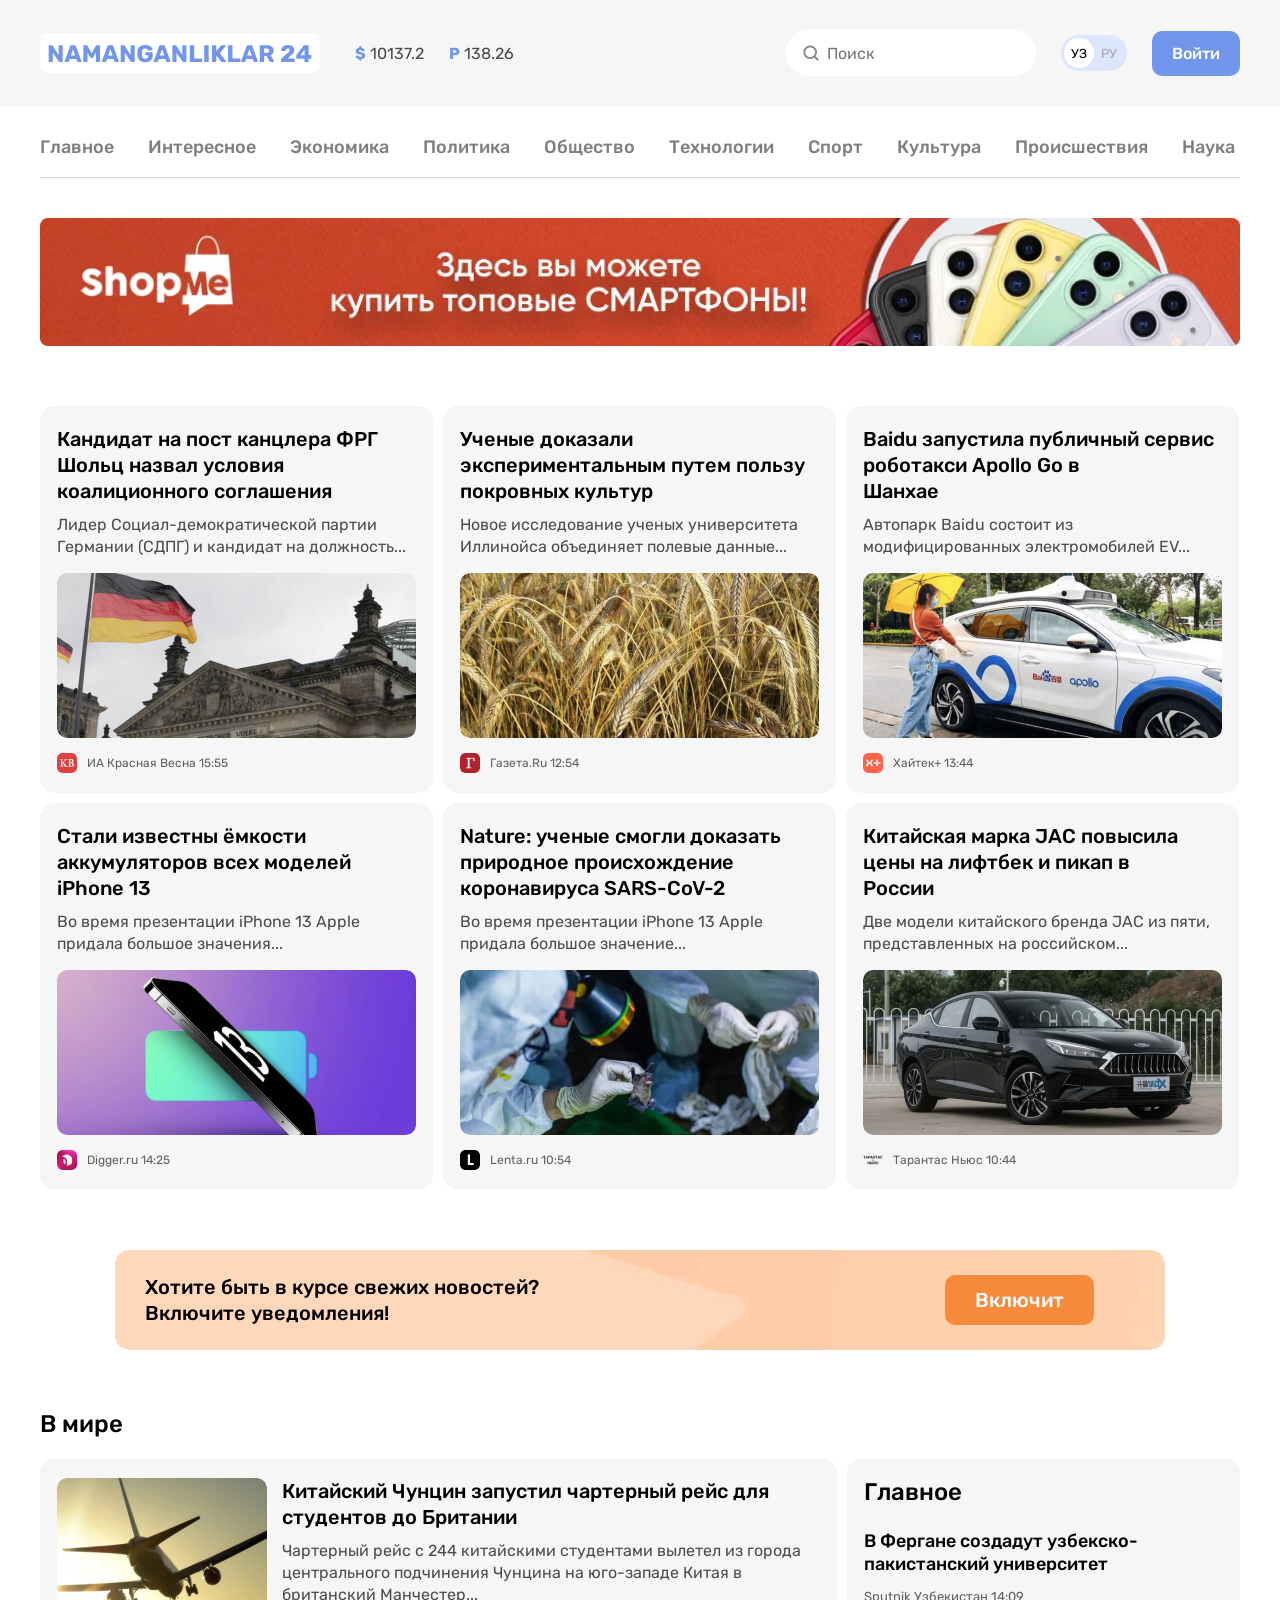
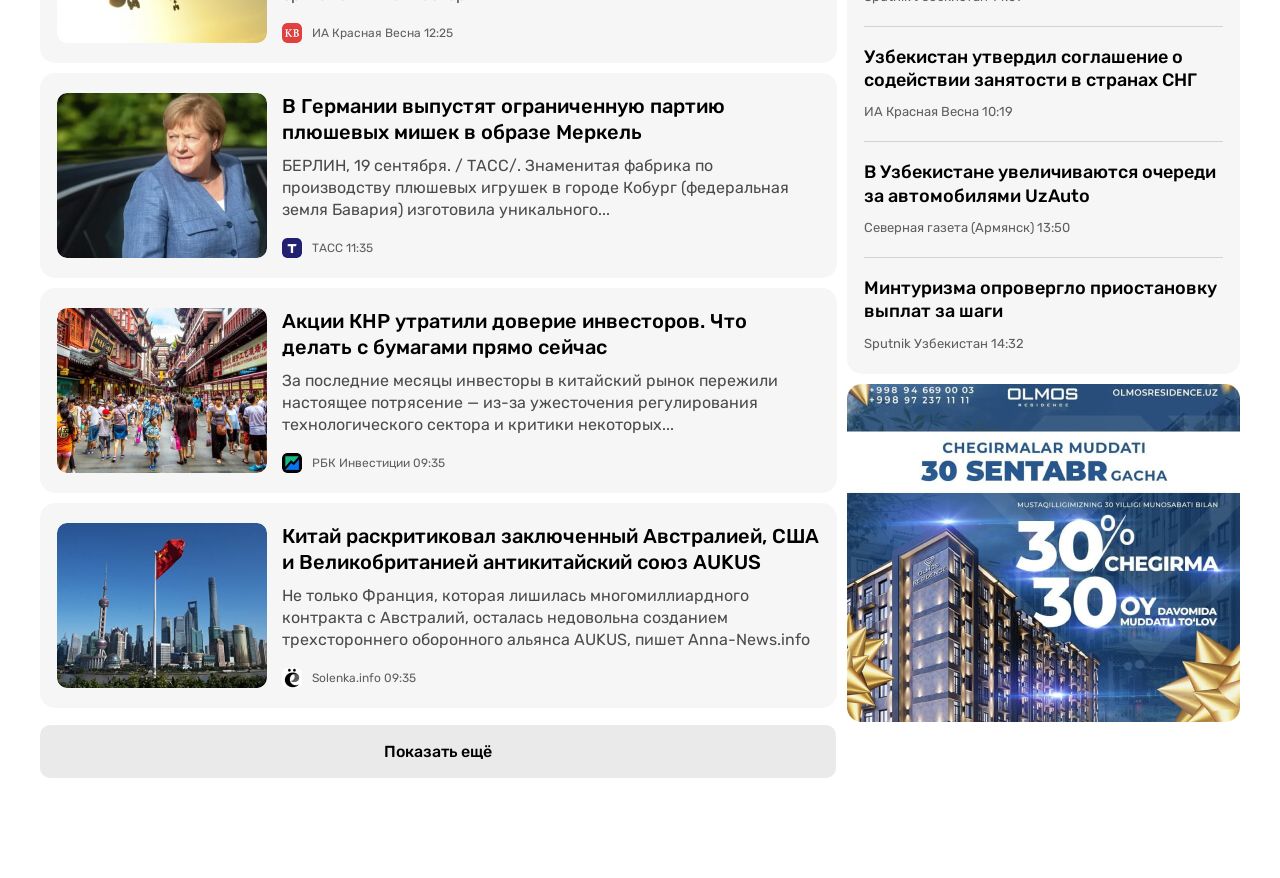
==== commit 335d0cc1: "Add section-list__right" ====
--- a/index.html
+++ b/index.html
@@ -99,8 +99,8 @@
 
     <!-- SECTION-GRID  -->
     <section class="section-grid">
-      <h2 class="visually-hidden">Daily news</h2>
-      <section class="container section-grid__container">
+      <div class="container section-grid__container">
+        <h2 class="visually-hidden">Daily news</h2>
         <section class="section-grid__list">
           <div class="section-grid__card card">
             <h3 class="card__title">
@@ -198,7 +198,7 @@
             </div>
           </div>
         </section>
-      </section>
+      </div>
     </section>
 
     <!-- CTA  -->
@@ -296,6 +296,51 @@
 
           <a class="button button--block" href="list.html">Показать ещё</a>
         </div>
+
+        <div class="section-list__right">
+          <div class="right">
+            <h2 class="right__title-main">Главное</h2>
+            <ul class="right__list">
+              <li class="right__item">
+                <h3 class="right__title">
+                  <a href="" class="right__link">
+                    В Фергане создадут узбекско-пакистанский университет
+                  </a>
+                </h3>
+                <a class="right__date" href="#">Sputnik Узбекистан <time datetime="14:09">14:09</time></a>
+              </li>
+              <li class="right__item">
+                <h3 class="right__title">
+                  <a href="" class="right__link">
+                    Узбекистан утвердил соглашение о содействии занятости в странах СНГ
+                  </a>
+                </h3>
+                <a class="right__date" href="#">ИА Красная Весна <time datetime="10:19">10:19</time></a>
+              </li>
+              <li class="right__item">
+                <h3 class="right__title">
+                  <a href="" class="right__link">
+                    В Узбекистане увеличиваются очереди за автомобилями UzAuto
+                  </a>
+                </h3>
+                <a class="right__date" href="#">Северная газета (Армянск) <time datetime="13:50">13:50</time></a>
+              </li>
+              <li class="right__item">
+                <h3 class="right__title">
+                  <a href="" class="right__link">
+                    Минтуризма опровергло приостановку выплат за шаги
+                  </a>
+                </h3>
+                <a class="right__date" href="#">Sputnik Узбекистан <time datetime="14:32">14:32</time></a>
+              </li>
+            </ul>
+          </div>
+          <aside class="section-list__ads">
+            <a class="olmos" href="https://yangiuylar.uz/estate_property/olmos-residence/" target="_blank">
+              <img class="olmos__img" src="img/index-page/aside.jpg" alt="Enter  the Olmos Residence website" width="393" height="338" srcset="img/index-page/aside.jpg 1x, img/index-page/aside@2x.jpg 2x">
+            </a>
+          </aside>
+        </div>
       </div>
 
     </section>
--- a/css/styles.css
+++ b/css/styles.css
@@ -83,7 +83,6 @@
 
 .lds-facebook div:nth-child(3) {
   left: 56px;
-  animation-delay: 0;
 }
 
 @keyframes lds-facebook {
@@ -209,7 +208,7 @@
   text-decoration: none;
   text-align: center;
   font-size: 16px;
-  line-height: auto;
+  line-height: normal;
   font-weight: 500;
   color: var(--white);
   background-color: var(--blue);
@@ -238,6 +237,11 @@
   cursor: pointer;
 }
 
+.button--green:focus {
+  outline: 2px dashed var(--white);
+  outline-offset: 4px;
+}
+
 .button--block {
   padding: 17px;
   background-color: #eaeaea;
@@ -307,7 +311,7 @@
 }
 
 .currency-rates__rate {
-  line-height: auto;
+  line-height: normal;
 }
 
 .currency-rates__rate > b {
@@ -456,7 +460,7 @@
 .card__title {
   font-weight: 500;
   font-size: 20px;
-  line-height: 26px;
+  line-height: 130%;
   margin-top: 0;
   margin-bottom: 10px;
 }
@@ -516,8 +520,8 @@
   margin-right: auto;
   color: var(--black);
   font-weight: 500;
-  font-style: 20px;
-  line-height: 26px;
+  font-size: 20px;
+  line-height: 130%;
 }
 
 
@@ -525,6 +529,15 @@
 .section-list {
   padding-top: 30px;
   padding-bottom: 100px;
+}
+
+.section-list__container {
+  display: flex;
+  align-items: flex-start;
+}
+
+.section-list__left {
+  margin-right: 10px;
 }
 
 .section-list__title {
@@ -584,7 +597,7 @@
   margin-top: 0;
   margin-bottom: 10px;
   font-size: 20px;
-  line-height: 26px;
+  line-height: 130%;
   font-weight: 500;
 }
 
@@ -607,3 +620,100 @@
   margin-bottom: 17px;
   color: var(--gray);
 }
+
+.right {
+  width: 100%;
+  max-width: 393px;
+  padding: 20px 17px;
+  border-radius: 15px;
+  background-color: var(--light-gray);
+}
+
+.right__title-main {
+  margin-top: 0;
+  margin-bottom: 5px;
+  color: var(--black);
+  font-size: 24px;
+  line-height: normal;
+  font-weight: 500;
+}
+
+.right__list {
+  display: flex;
+  flex-direction: column;
+  margin: 0;
+  padding: 0;
+  list-style: none;
+}
+
+.right__item:not(:last-child) {
+  padding-top: 19px;
+  padding-bottom: 19px;
+  border-bottom: 1px solid #d2d2d2;
+}
+
+.right__item:last-child {
+  padding-top: 19px;
+}
+
+.right__title {
+  margin-top: 0;
+  margin-bottom: 8px;
+}
+
+.right__link {
+  display: inline-block;
+  text-decoration: none;
+  font-weight: 500;
+  color: var(--black);
+  font-size: 18px;
+  line-height: 130%;
+}
+
+.right__link:hover {
+  color: var(--blue);
+}
+
+.right__link:active {
+  opacity: 0.6;
+}
+
+.right__date {
+  display: inline-block;
+  text-decoration: none;
+  color: #5e5f61;
+  font-size: 13px;
+  line-height: normal;
+}
+
+.right__date:hover {
+  opacity: 0.8;
+}
+
+.right__date:active {
+  opacity: 0.6;
+}
+
+.section-list__ads {
+  margin-top: 10px;
+}
+
+.olmos {
+  display: flex;
+  flex-shrink: 0;
+}
+
+.olmos:hover {
+  opacity: 0.8;
+}
+
+.olmos:active {
+  opacity: 0.6;
+}
+
+.olmos__img {
+  display: block;
+  width: 393px;
+  height: 338px;
+  object-fit: cover;
+}
